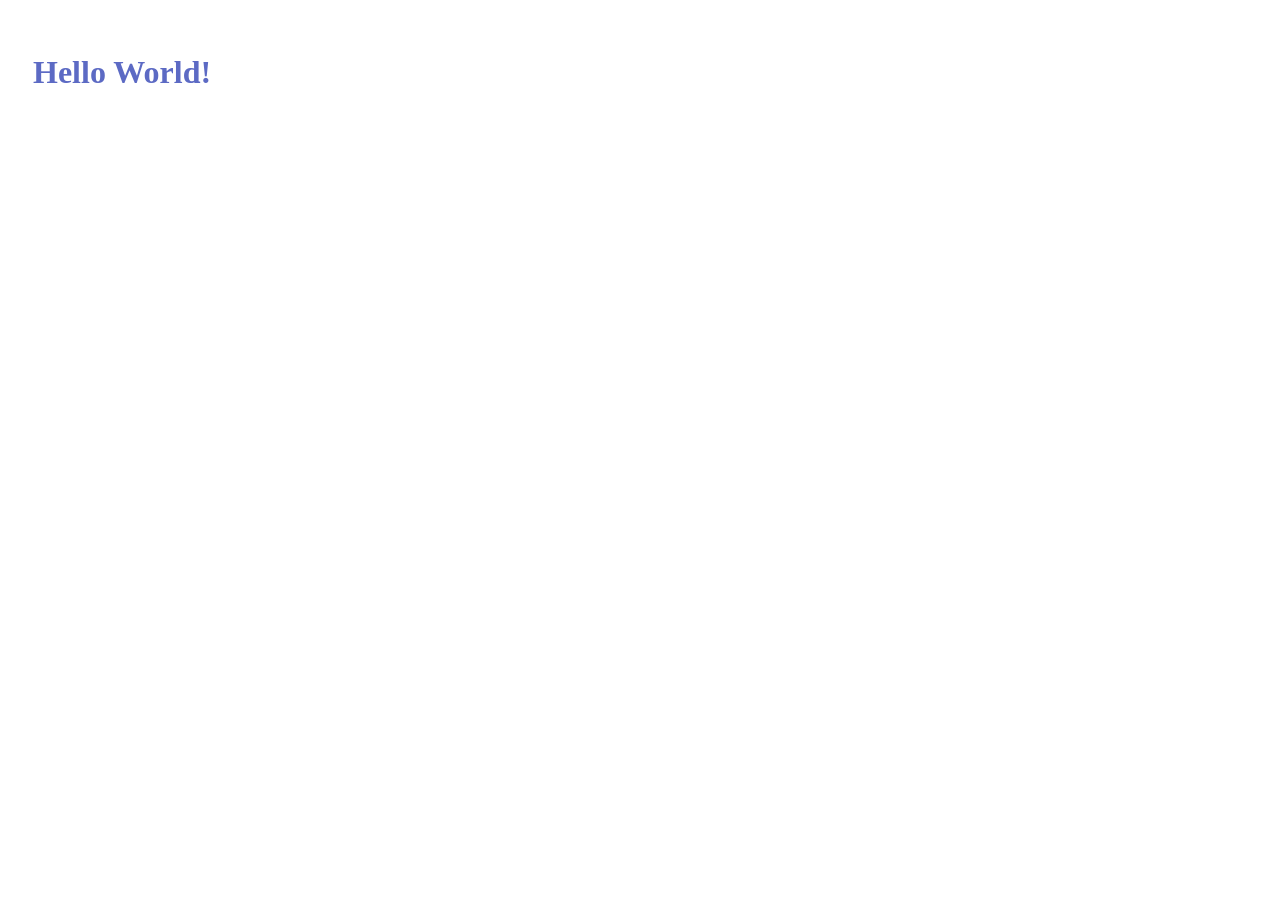
==== index (1).html @ 5c89ea0b "Add files via upload" ====
<!DOCTYPE html>
<html>
  <head>
    <title>Hello, World!</title>
    <link rel="stylesheet" href="styles.css" />
  </head>
  <body>
      <h1 class="title">Hello World!</h1>
      <p id="currentTime"></p>
      <script src="script.js"></script>
  </body>
</html>
---- styles.css ----
body{
  padding: 25px;
}
.title {
	color: #5C6AC4;
}
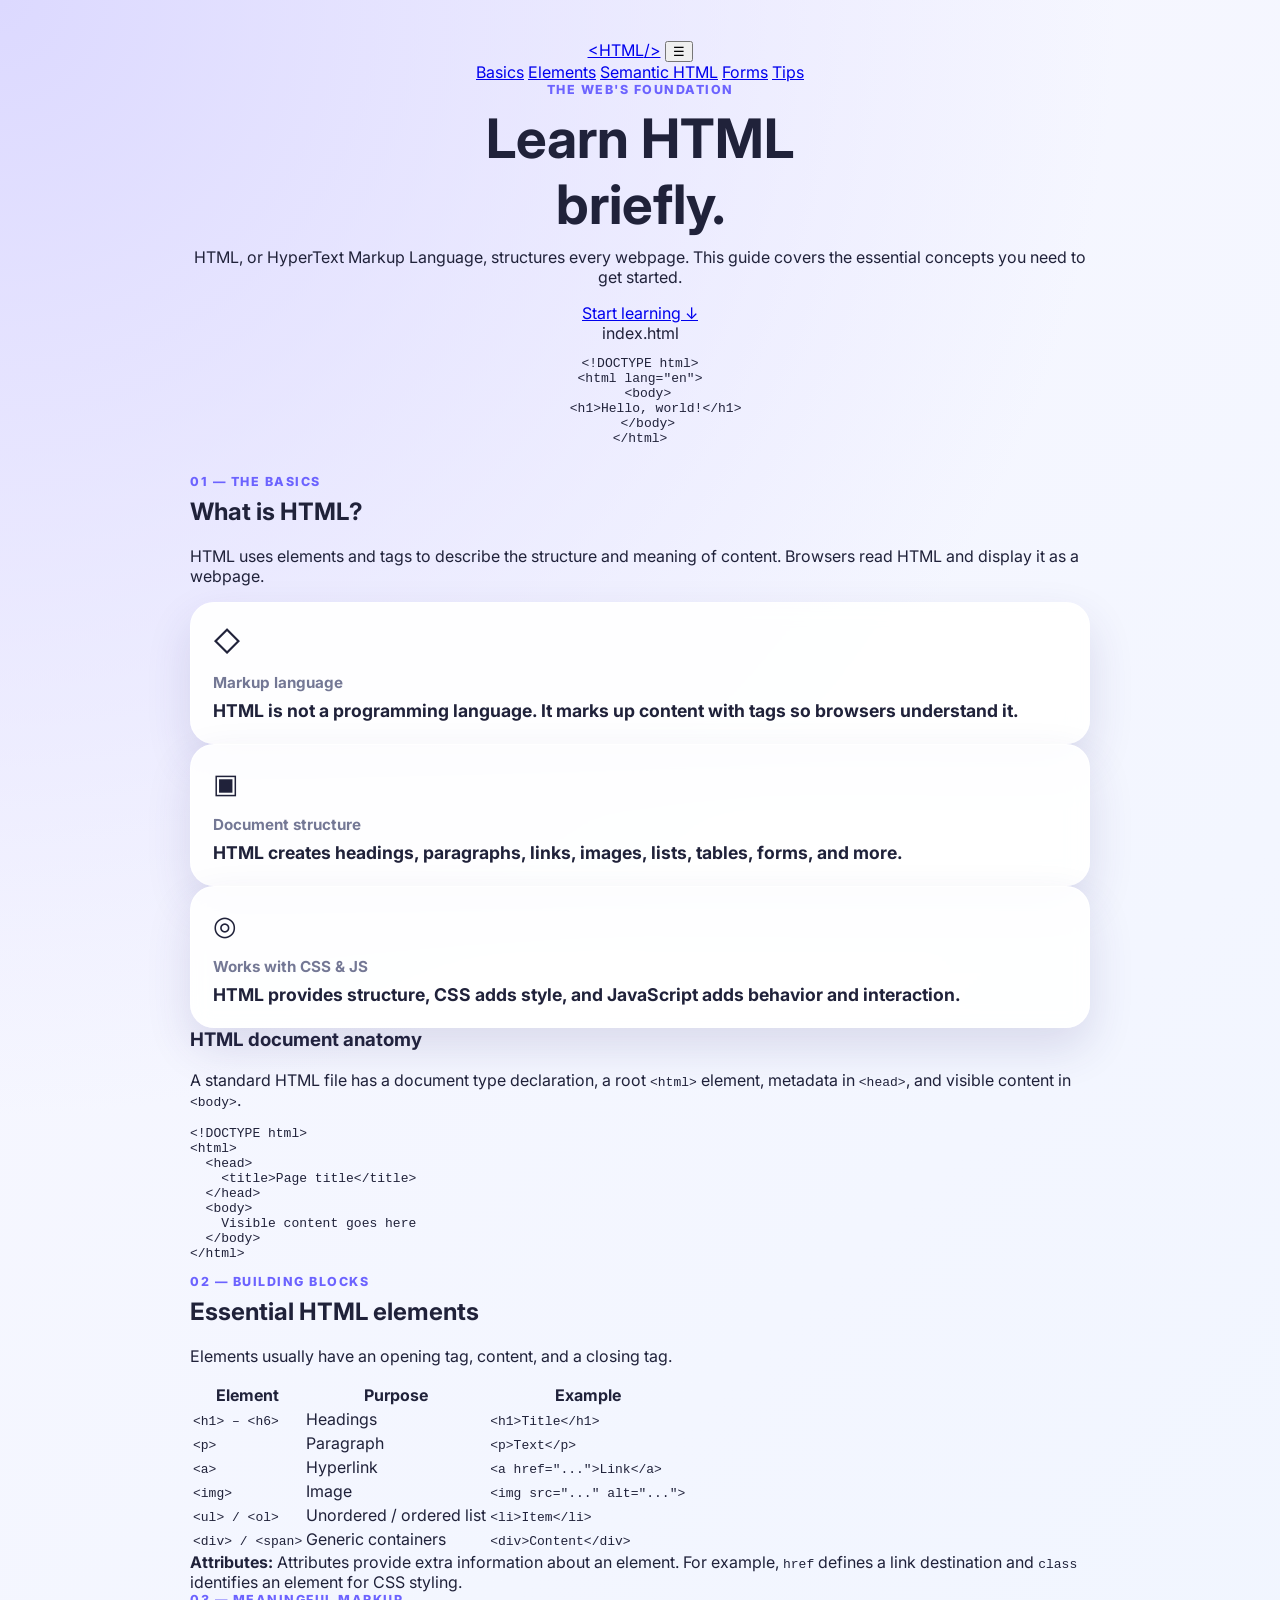
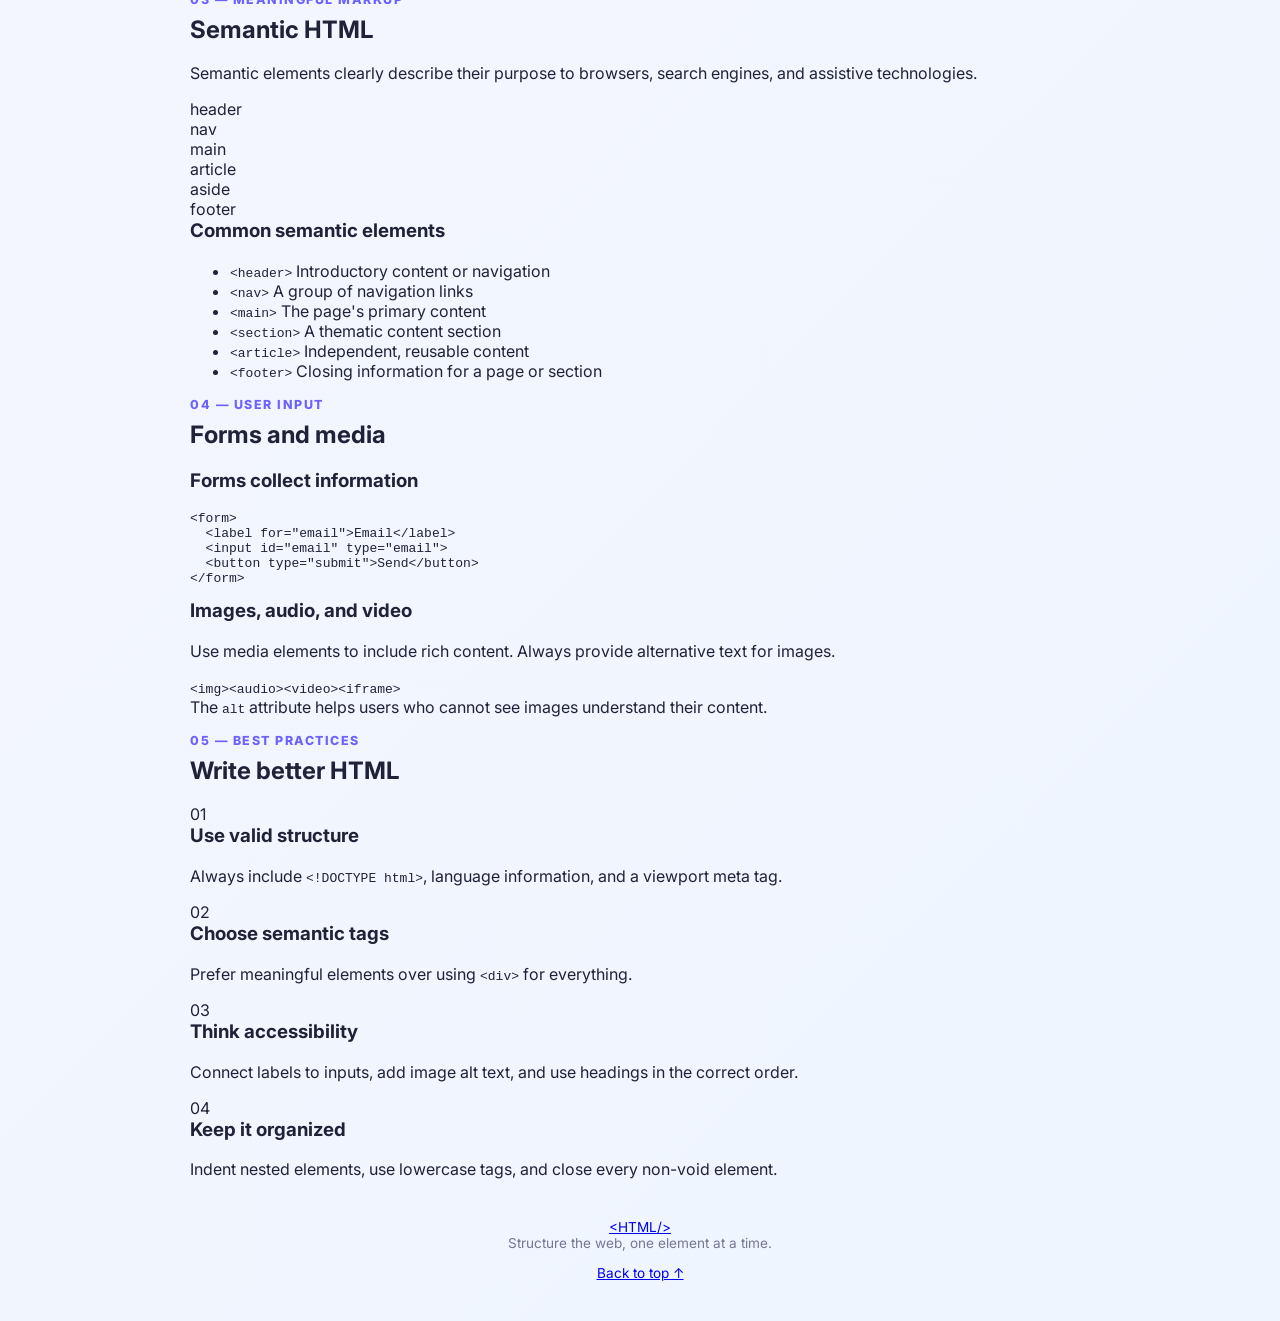
==== commit c3b16103: "Add files via upload" ====
--- a/index (1).html
+++ b/index (1).html
@@ -1,12 +1,201 @@
 <!DOCTYPE html>
-<html>
-  <head>
-    <title>Hello, World!</title>
-    <link rel="stylesheet" href="styles.css" />
-  </head>
-  <body>
-      <h1 class="title">Hello World!</h1>
-      <p id="currentTime"></p>
-      <script src="script.js"></script>
-  </body>
+<html lang="en">
+<head>
+  <meta charset="UTF-8" />
+  <meta name="viewport" content="width=device-width, initial-scale=1.0" />
+  <meta name="description" content="A brief and complete guide to HTML." />
+  <title>HTML Guide | Learn HTML Briefly</title>
+  <link rel="stylesheet" href="styles.css" />
+</head>
+<body>
+  <header class="hero" id="home">
+    <nav class="navbar container">
+      <a class="logo" href="#home">&lt;HTML<span>/&gt;</span></a>
+      <button class="menu-button" aria-label="Toggle navigation">☰</button>
+      <div class="nav-links">
+        <a href="#basics">Basics</a>
+        <a href="#elements">Elements</a>
+        <a href="#semantic">Semantic HTML</a>
+        <a href="#forms">Forms</a>
+        <a href="#tips">Tips</a>
+      </div>
+    </nav>
+
+    <div class="hero-content container">
+      <div>
+        <p class="eyebrow">THE WEB'S FOUNDATION</p>
+        <h1>Learn HTML<br /><span>briefly.</span></h1>
+        <p class="hero-text">
+          HTML, or HyperText Markup Language, structures every webpage.
+          This guide covers the essential concepts you need to get started.
+        </p>
+        <a class="button" href="#basics">Start learning ↓</a>
+      </div>
+      <div class="code-card">
+        <div class="code-header"><i></i><i></i><i></i><span>index.html</span></div>
+        <pre><code><span class="tag">&lt;!DOCTYPE html&gt;</span>
+<span class="tag">&lt;html</span> <span class="attribute">lang</span>=<span class="string">"en"</span><span class="tag">&gt;</span>
+  <span class="tag">&lt;body&gt;</span>
+    <span class="tag">&lt;h1&gt;</span>Hello, world!<span class="tag">&lt;/h1&gt;</span>
+  <span class="tag">&lt;/body&gt;</span>
+<span class="tag">&lt;/html&gt;</span></code></pre>
+      </div>
+    </div>
+  </header>
+
+  <main>
+    <section class="section container" id="basics">
+      <p class="eyebrow">01 — THE BASICS</p>
+      <h2>What is HTML?</h2>
+      <p class="section-intro">
+        HTML uses elements and tags to describe the structure and meaning of
+        content. Browsers read HTML and display it as a webpage.
+      </p>
+
+      <div class="cards three-columns">
+        <article class="info-card">
+          <div class="icon">◇</div>
+          <h3>Markup language</h3>
+          <p>HTML is not a programming language. It marks up content with tags so browsers understand it.</p>
+        </article>
+        <article class="info-card">
+          <div class="icon">▣</div>
+          <h3>Document structure</h3>
+          <p>HTML creates headings, paragraphs, links, images, lists, tables, forms, and more.</p>
+        </article>
+        <article class="info-card">
+          <div class="icon">◎</div>
+          <h3>Works with CSS & JS</h3>
+          <p>HTML provides structure, CSS adds style, and JavaScript adds behavior and interaction.</p>
+        </article>
+      </div>
+
+      <div class="definition-grid">
+        <div>
+          <h3>HTML document anatomy</h3>
+          <p>A standard HTML file has a document type declaration, a root <code>&lt;html&gt;</code> element, metadata in <code>&lt;head&gt;</code>, and visible content in <code>&lt;body&gt;</code>.</p>
+        </div>
+        <pre class="dark-code"><code><span class="tag">&lt;!DOCTYPE html&gt;</span>
+<span class="tag">&lt;html&gt;</span>
+  <span class="tag">&lt;head&gt;</span>
+    <span class="tag">&lt;title&gt;</span>Page title<span class="tag">&lt;/title&gt;</span>
+  <span class="tag">&lt;/head&gt;</span>
+  <span class="tag">&lt;body&gt;</span>
+    Visible content goes here
+  <span class="tag">&lt;/body&gt;</span>
+<span class="tag">&lt;/html&gt;</span></code></pre>
+      </div>
+    </section>
+
+    <section class="section muted-section" id="elements">
+      <div class="container">
+        <p class="eyebrow">02 — BUILDING BLOCKS</p>
+        <h2>Essential HTML elements</h2>
+        <p class="section-intro">Elements usually have an opening tag, content, and a closing tag.</p>
+
+        <div class="table-wrapper">
+          <table>
+            <thead>
+              <tr><th>Element</th><th>Purpose</th><th>Example</th></tr>
+            </thead>
+            <tbody>
+              <tr><td><code>&lt;h1&gt; – &lt;h6&gt;</code></td><td>Headings</td><td><code>&lt;h1&gt;Title&lt;/h1&gt;</code></td></tr>
+              <tr><td><code>&lt;p&gt;</code></td><td>Paragraph</td><td><code>&lt;p&gt;Text&lt;/p&gt;</code></td></tr>
+              <tr><td><code>&lt;a&gt;</code></td><td>Hyperlink</td><td><code>&lt;a href="..."&gt;Link&lt;/a&gt;</code></td></tr>
+              <tr><td><code>&lt;img&gt;</code></td><td>Image</td><td><code>&lt;img src="..." alt="..."&gt;</code></td></tr>
+              <tr><td><code>&lt;ul&gt; / &lt;ol&gt;</code></td><td>Unordered / ordered list</td><td><code>&lt;li&gt;Item&lt;/li&gt;</code></td></tr>
+              <tr><td><code>&lt;div&gt; / &lt;span&gt;</code></td><td>Generic containers</td><td><code>&lt;div&gt;Content&lt;/div&gt;</code></td></tr>
+            </tbody>
+          </table>
+        </div>
+
+        <div class="note">
+          <strong>Attributes:</strong> Attributes provide extra information about an element.
+          For example, <code>href</code> defines a link destination and <code>class</code> identifies
+          an element for CSS styling.
+        </div>
+      </div>
+    </section>
+
+    <section class="section container" id="semantic">
+      <p class="eyebrow">03 — MEANINGFUL MARKUP</p>
+      <h2>Semantic HTML</h2>
+      <p class="section-intro">Semantic elements clearly describe their purpose to browsers, search engines, and assistive technologies.</p>
+
+      <div class="semantic-layout">
+        <div class="semantic-diagram">
+          <div class="diagram-label">header</div>
+          <div class="diagram-row">
+            <div class="diagram-label">nav</div>
+            <div class="diagram-main">
+              <div class="diagram-label">main</div>
+              <div class="diagram-row">
+                <div class="diagram-label">article</div>
+                <div class="diagram-label">aside</div>
+              </div>
+            </div>
+          </div>
+          <div class="diagram-label">footer</div>
+        </div>
+        <div>
+          <h3>Common semantic elements</h3>
+          <ul class="check-list">
+            <li><code>&lt;header&gt;</code> Introductory content or navigation</li>
+            <li><code>&lt;nav&gt;</code> A group of navigation links</li>
+            <li><code>&lt;main&gt;</code> The page's primary content</li>
+            <li><code>&lt;section&gt;</code> A thematic content section</li>
+            <li><code>&lt;article&gt;</code> Independent, reusable content</li>
+            <li><code>&lt;footer&gt;</code> Closing information for a page or section</li>
+          </ul>
+        </div>
+      </div>
+    </section>
+
+    <section class="section muted-section" id="forms">
+      <div class="container">
+        <p class="eyebrow">04 — USER INPUT</p>
+        <h2>Forms and media</h2>
+        <div class="two-columns">
+          <div>
+            <h3>Forms collect information</h3>
+            <pre class="dark-code"><code><span class="tag">&lt;form&gt;</span>
+  <span class="tag">&lt;label</span> <span class="attribute">for</span>=<span class="string">"email"</span><span class="tag">&gt;</span>Email<span class="tag">&lt;/label&gt;</span>
+  <span class="tag">&lt;input</span> <span class="attribute">id</span>=<span class="string">"email"</span> <span class="attribute">type</span>=<span class="string">"email"</span><span class="tag">&gt;</span>
+  <span class="tag">&lt;button</span> <span class="attribute">type</span>=<span class="string">"submit"</span><span class="tag">&gt;</span>Send<span class="tag">&lt;/button&gt;</span>
+<span class="tag">&lt;/form&gt;</span></code></pre>
+          </div>
+          <div>
+            <h3>Images, audio, and video</h3>
+            <p>Use media elements to include rich content. Always provide alternative text for images.</p>
+            <div class="tag-list">
+              <code>&lt;img&gt;</code><code>&lt;audio&gt;</code><code>&lt;video&gt;</code><code>&lt;iframe&gt;</code>
+            </div>
+            <p class="small-text">The <code>alt</code> attribute helps users who cannot see images understand their content.</p>
+          </div>
+        </div>
+      </div>
+    </section>
+
+    <section class="section container" id="tips">
+      <p class="eyebrow">05 — BEST PRACTICES</p>
+      <h2>Write better HTML</h2>
+      <div class="tips-grid">
+        <div><span>01</span><h3>Use valid structure</h3><p>Always include <code>&lt;!DOCTYPE html&gt;</code>, language information, and a viewport meta tag.</p></div>
+        <div><span>02</span><h3>Choose semantic tags</h3><p>Prefer meaningful elements over using <code>&lt;div&gt;</code> for everything.</p></div>
+        <div><span>03</span><h3>Think accessibility</h3><p>Connect labels to inputs, add image alt text, and use headings in the correct order.</p></div>
+        <div><span>04</span><h3>Keep it organized</h3><p>Indent nested elements, use lowercase tags, and close every non-void element.</p></div>
+      </div>
+    </section>
+  </main>
+
+  <footer>
+    <div class="container footer-content">
+      <a class="logo" href="#home">&lt;HTML<span>/&gt;</span></a>
+      <p>Structure the web, one element at a time.</p>
+      <a href="#home" class="back-top">Back to top ↑</a>
+    </div>
+  </footer>
+
+  <script src="script.js"></script>
+</body>
 </html>
--- a/styles.css
+++ b/styles.css
@@ -1,6 +1,224 @@
-body{
-  padding: 25px;
-}
-.title {
-	color: #5C6AC4;
+@import url('https://fonts.googleapis.com/css2?family=Inter:wght@400;500;600;700;800&display=swap');
+
+:root {
+  --primary: #6c63ff;
+  --secondary: #8b5cf6;
+  --text: #20223a;
+  --muted: #747895;
+  --card: rgba(255, 255, 255, 0.92);
+  --shadow: 0 20px 45px rgba(58, 51, 120, 0.14);
+}
+
+* {
+  box-sizing: border-box;
+}
+
+body {
+  margin: 0;
+  min-height: 100vh;
+  padding: 40px 20px;
+  color: var(--text);
+  font-family: "Inter", sans-serif;
+  background:
+    radial-gradient(circle at top left, #dcd9ff 0, transparent 35%),
+    linear-gradient(135deg, #f8f7ff, #eef5ff);
+}
+
+.container {
+  width: min(100%, 900px);
+  margin: auto;
+}
+
+.hero {
+  margin-bottom: 28px;
+  text-align: center;
+}
+
+.eyebrow {
+  margin: 0 0 8px;
+  color: var(--primary);
+  font-size: 0.78rem;
+  font-weight: 800;
+  letter-spacing: 1.5px;
+  text-transform: uppercase;
+}
+
+h1,
+h2,
+h3,
+p {
+  margin-top: 0;
+}
+
+h1 {
+  margin-bottom: 10px;
+  font-size: clamp(2rem, 5vw, 3.4rem);
+}
+
+.subtitle {
+  margin-bottom: 0;
+  color: var(--muted);
+}
+
+.profile-card,
+.info-card,
+.colors-card {
+  border: 1px solid rgba(255, 255, 255, 0.8);
+  border-radius: 24px;
+  background: var(--card);
+  box-shadow: var(--shadow);
+  backdrop-filter: blur(10px);
+}
+
+.profile-card {
+  display: flex;
+  align-items: center;
+  gap: 18px;
+  margin-bottom: 22px;
+  padding: 24px;
+}
+
+.avatar {
+  display: grid;
+  width: 72px;
+  height: 72px;
+  place-items: center;
+  border-radius: 22px;
+  color: white;
+  font-size: 2rem;
+  font-weight: 800;
+  background: linear-gradient(135deg, var(--primary), var(--secondary));
+}
+
+.profile-card h2 {
+  margin-bottom: 5px;
+}
+
+.student-role {
+  margin-bottom: 0;
+  color: var(--muted);
+}
+
+.details-grid {
+  display: grid;
+  grid-template-columns: repeat(4, 1fr);
+  gap: 16px;
+  margin-bottom: 22px;
+}
+
+.info-card {
+  padding: 22px;
+  transition: transform 0.2s ease, box-shadow 0.2s ease;
+}
+
+.info-card:hover {
+  transform: translateY(-5px);
+  box-shadow: 0 25px 50px rgba(58, 51, 120, 0.2);
+}
+
+.icon {
+  display: block;
+  margin-bottom: 15px;
+  font-size: 1.7rem;
+}
+
+.info-card h3 {
+  margin-bottom: 8px;
+  font-size: 0.95rem;
+  color: var(--muted);
+}
+
+.info-card p {
+  margin-bottom: 0;
+  font-size: 1.1rem;
+  font-weight: 700;
+}
+
+.colors-card {
+  padding: 28px;
+}
+
+.section-heading {
+  display: flex;
+  align-items: center;
+  justify-content: space-between;
+  gap: 15px;
+  margin-bottom: 22px;
+}
+
+.section-heading h2 {
+  margin-bottom: 0;
+}
+
+.array-badge {
+  padding: 8px 12px;
+  border-radius: 10px;
+  color: #5146c9;
+  font-family: monospace;
+  font-weight: 700;
+  background: #ecebff;
+}
+
+.color-output p {
+  margin: 18px 0 10px;
+  color: var(--muted);
+}
+
+.color-list {
+  display: flex;
+  flex-wrap: wrap;
+  gap: 10px;
+}
+
+.color-item,
+.favorite-color {
+  display: inline-flex;
+  align-items: center;
+  gap: 8px;
+  padding: 9px 13px;
+  border-radius: 30px;
+  color: white;
+  font-size: 0.9rem;
+  font-weight: 600;
+  text-transform: capitalize;
+}
+
+.favorite-color {
+  background: linear-gradient(135deg, #ef4444, #dc2626);
+}
+
+.color-dot {
+  width: 11px;
+  height: 11px;
+  border: 2px solid rgba(255, 255, 255, 0.7);
+  border-radius: 50%;
+  background: currentColor;
+}
+
+footer {
+  padding-top: 24px;
+  color: var(--muted);
+  font-size: 0.85rem;
+  text-align: center;
+}
+
+@media (max-width: 700px) {
+  body {
+    padding: 25px 15px;
+  }
+
+  .details-grid {
+    grid-template-columns: repeat(2, 1fr);
+  }
+}
+
+@media (max-width: 450px) {
+  .details-grid {
+    grid-template-columns: 1fr;
+  }
+
+  .profile-card,
+  .colors-card {
+    padding: 20px;
+  }
 }
